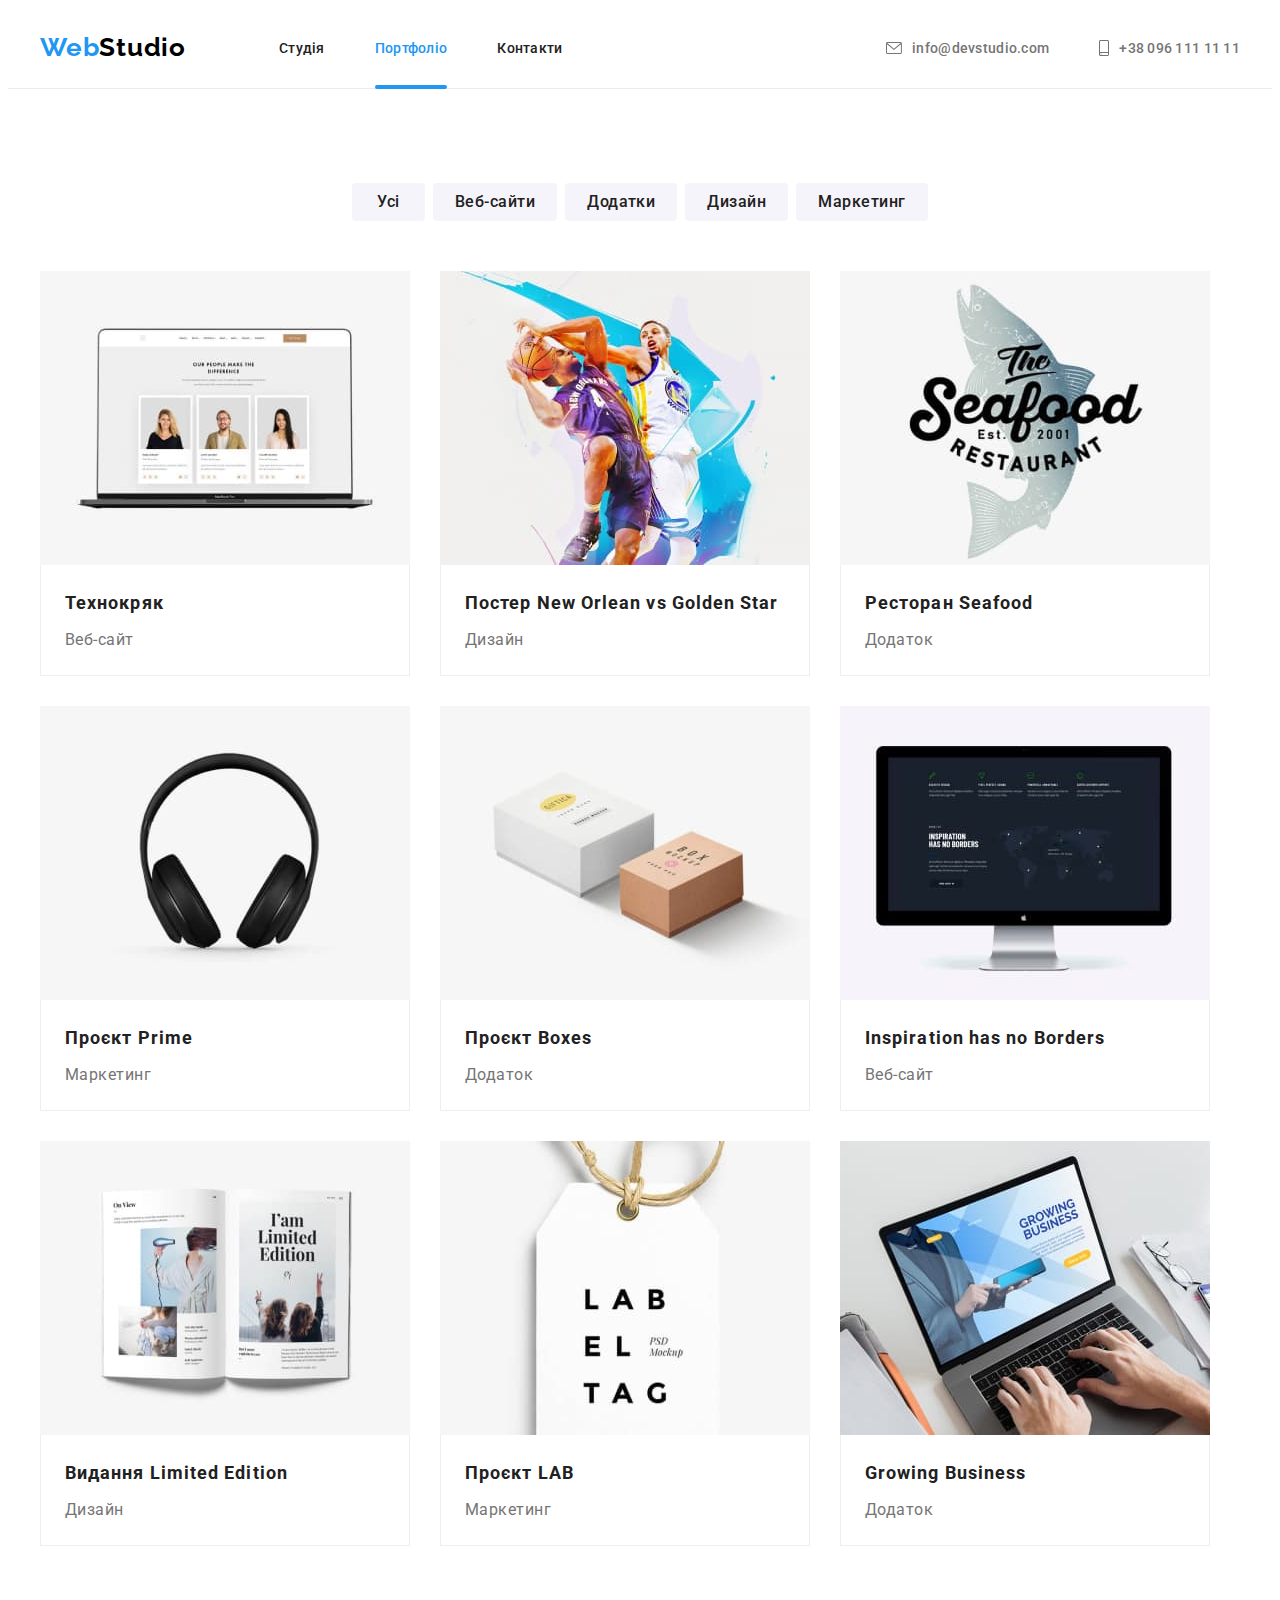
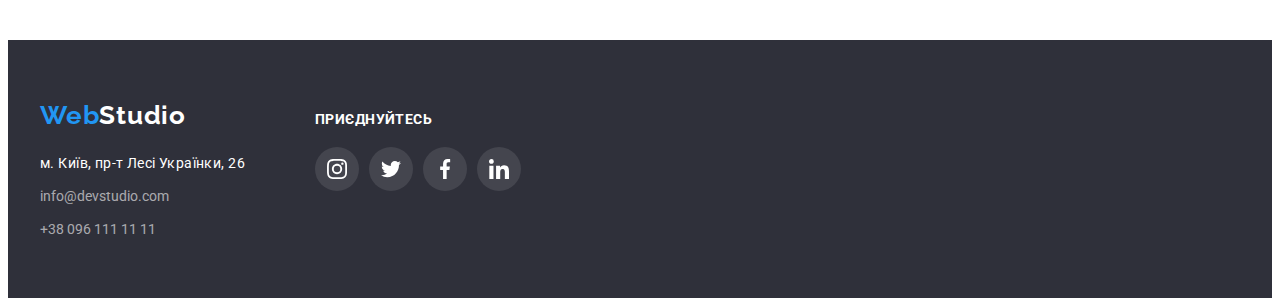
==== portfolio.html @ bfeae755 "Initial commit" ====
<!DOCTYPE html>
<html lang="en">
  <head>
    <meta charset="UTF-8" />
    <meta http-equiv="X-UA-Compatible" content="IE=edge" />
    <meta name="viewport" content="width=device-width, initial-scale=1.0" />
    <title>portfolio</title>
    <link rel="preconnect" href="https://fonts.googleapis.com" />
    <link rel="preconnect" href="https://fonts.gstatic.com" crossorigin />
    <link
      href="https://fonts.googleapis.com/css2?family=Raleway:wght@700&family=Roboto:wght@400;500;700;900&display=swap"
      rel="stylesheet"
    />
    <link
      rel="stylesheet"
      href="https://cdnjs.cloudflare.com/ajax/libs/modern-normalize/1.1.0/modern-normalize.min.css"
      integrity="sha512-wpPYUAdjBVSE4KJnH1VR1HeZfpl1ub8YT/NKx4PuQ5NmX2tKuGu6U/JRp5y+Y8XG2tV+wKQpNHVUX03MfMFn9Q=="
      crossorigin="anonymous"
      referrerpolicy="no-referrer"
    />

    <link rel="stylesheet" href="./css/styles.css" />
  </head>
  <body>
    <header class="header">
      <div class="container header-container">
        <a class="logo" href="./index.html">Web<span class="logo-half">Studio</span> </a>
        <nav class="nav">
          <ul class="list-header">
            <li class="item-header">
              <a class="link-header" href="./index.html">Студія</a>
            </li>
            <li class="item-header-main">
              <a class="current" href="./portfolio.html">Портфоліо</a>
            </li>
            <li class="item-header"><a class="link-header" href="">Контакти</a></li>
          </ul>
        </nav>
        <ul class="nav-list">
          <li class="nav-item">
            <a class="nav-link" href="mailto:info@devstudio.com">
              <svg class="icon-header" width="16" height="12">
                <use href=".//images/icons.svg#icon-envelope"></use></svg
              >info@devstudio.com</a
            >
          </li>
          <li class="nav-item">
            <a class="nav-link" href="tel:+380961111111"
              ><svg class="icon-header" width="10" height="16">
                <use href=".//images/icons.svg#icon-smartphone"></use></svg
              >+38 096 111 11 11</a
            >
          </li>
        </ul>
      </div>
    </header>
    <main>
      <!---section-button-nav-main-->
      <section class="section">
        <div class="container">
          <h1 class="visually-hidden">Головна Навігація</h1>
          <ul class="btn-list">
            <li class="btn-item">
              <button class="btn-button btn-first-button" type="button">Усі</button>
            </li>
            <li class="btn-item"><button class="btn-button" type="button">Веб-сайти</button></li>
            <li class="btn-item"><button class="btn-button" type="button">Додатки</button></li>
            <li class="btn-item"><button class="btn-button" type="button">Дизайн</button></li>
            <li class="btn-item"><button class="btn-button" type="button">Маркетинг</button></li>
          </ul>

          <!--imgs-->

          <ul class="img-section-list">
            <li class="section-list">
              <a class="card-link" href=""
                ><div class="portfolio-thumb">
                  <img
                    class="section-img"
                    src="./images/portfolio/main/section-images/img-1.jpg"
                    alt="Технокряк"
                    width="370"
                    height="300"
                  />
                  <div class="overlay">
                    <p class="text-overlay">
                      Ресурс пропонує комплексні пропозиції з різним рівнем функціоналу та сервісів.
                      Все це дозволить відвідувачу отримати вичерпні відомості про компанію чи
                      приватну особу.
                    </p>
                  </div>
                </div>
                <div class="box-img">
                  <h2 class="section-subject">Технокряк</h2>
                  <p class="section-desc">Веб-сайт</p>
                </div></a
              >
            </li>
            <li class="section-list">
              <a class="card-link" href=""
                ><div class="portfolio-thumb">
                  <img
                    class="section-img"
                    src="./images/portfolio/main/section-images/img-2.jpg"
                    alt="Постер New Orlean vs Golden Star"
                    width="370"
                    height="300"
                  />
                  <div class="overlay">
                    <p class="text-overlay">
                      Ресурс пропонує комплексні пропозиції з різним рівнем функціоналу та сервісів.
                      Все це дозволить відвідувачу отримати вичерпні відомості про компанію чи
                      приватну особу.
                    </p>
                  </div>
                </div>
                <div class="box-img">
                  <h2 class="section-subject">Постер New Orlean vs Golden Star</h2>
                  <p class="section-desc">Дизайн</p>
                </div></a
              >
            </li>
            <li class="section-list">
              <a class="card-link" href=""
                ><div class="portfolio-thumb">
                  <img
                    class="section-img"
                    src="./images/portfolio/main/section-images/img-3.jpg"
                    alt="Ресторан Seafood"
                    width="370"
                    height="300"
                  />
                  <div class="overlay">
                    <p class="text-overlay">
                      Ресурс пропонує комплексні пропозиції з різним рівнем функціоналу та сервісів.
                      Все це дозволить відвідувачу отримати вичерпні відомості про компанію чи
                      приватну особу.
                    </p>
                  </div>
                </div>
                <div class="box-img">
                  <h2 class="section-subject">Ресторан Seafood</h2>
                  <p class="section-desc">Додаток</p>
                </div></a
              >
            </li>
            <li class="section-list">
              <a class="card-link" href=""
                ><div class="portfolio-thumb">
                  <img
                    class="section-img"
                    src="./images/portfolio/main/section-images/img-4.jpg"
                    alt="Проєкт Prime"
                    width="370"
                    height="300"
                  />
                  <div class="overlay">
                    <p class="text-overlay">
                      Ресурс пропонує комплексні пропозиції з різним рівнем функціоналу та сервісів.
                      Все це дозволить відвідувачу отримати вичерпні відомості про компанію чи
                      приватну особу.
                    </p>
                  </div>
                </div>
                <div class="box-img">
                  <h2 class="section-subject">Проєкт Prime</h2>
                  <p class="section-desc">Маркетинг</p>
                </div></a
              >
            </li>
            <li class="section-list">
              <a class="card-link" href=""
                ><div class="portfolio-thumb">
                  <img
                    class="section-img"
                    src="./images/portfolio/main/section-images/img-5.jpg"
                    alt="Проєкт Boxes"
                    width="370"
                    height="300"
                  />
                  <div class="overlay">
                    <p class="text-overlay">
                      Ресурс пропонує комплексні пропозиції з різним рівнем функціоналу та сервісів.
                      Все це дозволить відвідувачу отримати вичерпні відомості про компанію чи
                      приватну особу.
                    </p>
                  </div>
                </div>
                <div class="box-img">
                  <h2 class="section-subject">Проєкт Boxes</h2>
                  <p class="section-desc">Додаток</p>
                </div></a
              >
            </li>
            <li class="section-list">
              <a class="card-link" href=""
                ><div class="portfolio-thumb">
                  <img
                    class="section-img"
                    src="./images/portfolio/main/section-images/img-6.jpg"
                    alt="Inspiration has no Borders"
                    width="370"
                    height="300"
                  />
                  <div class="overlay">
                    <p class="text-overlay">
                      Ресурс пропонує комплексні пропозиції з різним рівнем функціоналу та сервісів.
                      Все це дозволить відвідувачу отримати вичерпні відомості про компанію чи
                      приватну особу.
                    </p>
                  </div>
                </div>
                <div class="box-img">
                  <h2 class="section-subject">Inspiration has no Borders</h2>
                  <p class="section-desc">Веб-сайт</p>
                </div></a
              >
            </li>
            <li class="section-list">
              <a class="card-link" href=""
                ><div class="portfolio-thumb">
                  <img
                    class="section-img"
                    src="./images/portfolio/main/section-images/img-7.jpg"
                    alt="Видання Limited Edition"
                    width="370"
                    height="300"
                  />
                  <div class="overlay">
                    <p class="text-overlay">
                      Ресурс пропонує комплексні пропозиції з різним рівнем функціоналу та сервісів.
                      Все це дозволить відвідувачу отримати вичерпні відомості про компанію чи
                      приватну особу.
                    </p>
                  </div>
                </div>
                <div class="box-img">
                  <h2 class="section-subject">Видання Limited Edition</h2>
                  <p class="section-desc">Дизайн</p>
                </div></a
              >
            </li>
            <li class="section-list">
              <a class="card-link" href=""
                ><div class="portfolio-thumb">
                  <img
                    class="section-img"
                    src="./images/portfolio/main/section-images/img-8.jpg"
                    alt="Проєкт LAB"
                    width="370"
                    height="300"
                  />
                  <div class="overlay">
                    <p class="text-overlay">
                      Ресурс пропонує комплексні пропозиції з різним рівнем функціоналу та сервісів.
                      Все це дозволить відвідувачу отримати вичерпні відомості про компанію чи
                      приватну особу.
                    </p>
                  </div>
                </div>
                <div class="box-img">
                  <h2 class="section-subject">Проєкт LAB</h2>
                  <p class="section-desc">Маркетинг</p>
                </div></a
              >
            </li>
            <li class="section-list">
              <a class="card-link" href=""
                ><div class="portfolio-thumb">
                  <img
                    class="section-img"
                    src="./images/portfolio/main/section-images/img-9.jpg"
                    alt="Growing Business"
                    width="370"
                    height="300"
                  />
                  <div class="overlay">
                    <p class="text-overlay">
                      Ресурс пропонує комплексні пропозиції з різним рівнем функціоналу та сервісів.
                      Все це дозволить відвідувачу отримати вичерпні відомості про компанію чи
                      приватну особу.
                    </p>
                  </div>
                </div>
                <div class="box-img">
                  <h2 class="section-subject">Growing Business</h2>
                  <p class="section-desc">Додаток</p>
                </div></a
              >
            </li>
          </ul>
        </div>
      </section>
    </main>
    <!--footer-->
    <footer class="footer">
      <div class="container footer-container">
        <div>
          <a class="logo-footer" href="./index.html"
            >Web<span class="logo-half-footer">Studio</span>
          </a>
          <address class="adress">
            <ul class="adress-list">
              <li class="adress-item">
                <a
                  class="address-map"
                  href="https://goo.gl/maps/4gL3Jrbb5bLPBRH38"
                  target="_blank"
                  rel="noopener noreferer nofollow"
                  >м. Київ, пр-т Лесі Українки, 26</a
                >
              </li>

              <li class="adress-item">
                <a class="address-link address-mail" href="mailto:info@devstudio.com"
                  >info@devstudio.com</a
                >
              </li>
              <li class="adress-item">
                <a class="address-link" href="tel:+380961111111">+38 096 111 11 11</a>
              </li>
            </ul>
          </address>
        </div>
        <div>
          <h3 class="social-tittle">Приєднуйтесь</h3>
          <ul class="footer-list-social">
            <li class="social-icon-footer">
              <a class="link-social-footer" href=""
                ><svg class="icon-footer" width="20" height="20">
                  <use href="./images/icons.svg#icon-instagram"></use></svg
              ></a>
            </li>
            <li class="social-icon-footer">
              <a class="link-social-footer" href=""
                ><svg class="icon-footer" width="20" height="20">
                  <use href="./images/icons.svg#icon-twitter"></use></svg
              ></a>
            </li>
            <li class="social-icon-footer">
              <a class="link-social-footer" href="">
                <svg class="icon-footer" width="20" height="20">
                  <use href="./images/icons.svg#icon-facebook"></use></svg
              ></a>
            </li>
            <li class="social-icon-footer">
              <a class="link-social-footer" href=""
                ><svg class="icon-footer" width="20" height="20">
                  <use href="./images/icons.svg#icon-linkedin"></use></svg
              ></a>
            </li>
          </ul>
        </div>
      </div>
    </footer>
  </body>
</html>
---- css/styles.css ----
:root {
  /*color*/
  --brand-color: #2f303a;
  --focus-hover-color: #2196f3;
  --article-color: #757575;
  --titlle-color: #212121;
  --active-color: #ffffff;
  --img-color: #eeeeee;
  --button-bg: #188ce8;
  --link-color: #ffffff99;
  --btn-background: #f5f4fa;
  --border-color: #ececec;
  --icon-social-color: #afb1b8;
  --background-icon-footer: #ffffff1a;
  --btn-border-color: #0000001a;
  --background-modal: #00000033;
  /*shadow*/
  --button-shadow: 0px 3px 1px rgba(0, 0, 0, 0.1), 0px 1px 2px rgba(0, 0, 0, 0.08),
    0px 2px 2px rgba(0, 0, 0, 0.12);
  --photo-shadow: 0px 1px 3px rgba(0, 0, 0, 0.12), 0px 1px 1px rgba(0, 0, 0, 0.14),
    0px 2px 1px rgba(0, 0, 0, 0.2);
}

/*reset*/
h1,
h2,
h3,
h4,
h5,
h6,
p {
  margin: 0;
}
ul {
  margin: 0;
  padding: 0;
  list-style: none;
}
a {
  text-decoration: none;
}
.container {
  width: 1200px;
  padding-left: 15px;
  padding-right: 15px;
  margin-left: auto;
  margin-right: auto;
}

img {
  display: block;
  max-width: 100%;
  height: auto;
}

body {
  font-family: 'roboto', 'Raleway';
  background-color: var(--active-color);
  color: var(--titlle-color);
}
/*header */
.header {
  border-bottom: 1px solid var(--border-color);
}
.header-container {
  display: flex;
  align-items: center;
}

.logo {
  font-weight: 700;
  font-size: 26px;
  letter-spacing: 0.03em;
  color: var(--focus-hover-color);
  line-height: calc(31 / 26);
  text-decoration: none;
  margin-right: 93px;
  padding-top: 24px;
  padding-bottom: 25px;
  display: block;
  font-family: 'Raleway';
}
.logo-half {
  color: #000000;
}
.logo:focus {
  background-color: var(--active-color);
  color: var(--focus-hover-color);
}
.logo-half:focus {
  background-color: var(--active-color);
}
.nav {
  margin-right: auto;
}

.list-header {
  list-style: none;
  font-weight: 500;
  font-size: 14px;
  line-height: calc(16 / 14);
  letter-spacing: 0.02em;
  display: flex;
  gap: 50px;
}
.item-header:hover {
  color: var(--focus-hover-color);
}
.item-header:focus {
  color: var(--focus-hover-color);
  background-color: var(--active-color);
}

.link-header {
  text-decoration: none;
  color: #212121;
  padding-top: 32px;
  padding-bottom: 32px;
  display: block;
  transition: color 250ms cubic-bezier(0.4, 0, 0.2, 1);
}
.link-header:hover {
  color: var(--focus-hover-color);
}
.link-header:focus {
  color: var(--focus-hover-color);
  background-color: var(--active-color);
}
/*current*/
.current {
  text-decoration: none;
  color: var(--focus-hover-color);
  padding-top: 32px;
  padding-bottom: 32px;
  display: block;
}

.current:focus {
  color: var(--focus-hover-color);
  background-color: var(--active-color);
}
.item-header-main {
  position: relative;
}

.current::after {
  content: '';
  display: inline-block;
  width: 100%;
  height: 4px;
  background-color: var(--focus-hover-color);
  position: absolute;
  left: 0px;
  border-radius: 2px;
  bottom: -1.5%;
}

.nav-list {
  list-style: none;
  display: flex;
  gap: 50px;
  align-items: center;
}
.nav-link {
  text-decoration: none;
  color: var(--article-color);
  font-weight: 500;
  font-size: 14px;
  line-height: calc(16 / 14);
  letter-spacing: 0.02em;
  padding-top: 32px;
  padding-bottom: 32px;
  display: flex;
  gap: 10px;
  align-items: center;
  transition: color 250ms cubic-bezier(0.4, 0, 0.2, 1);
}

.nav-link:hover,
.nav-link:focus {
  color: var(--focus-hover-color);
  fill: var(--focus-hover-color);
  background-color: var(--active-color);
}
.icon-header {
  fill: currentColor;
}

/*section 1*/
.hero {
  background-color: var(--brand-color);
  padding-top: 200px;
  padding-bottom: 200px;
  background-image: linear-gradient(to right, #2f303a66, #2f303a66),
    url(../images/main/section-under-header/Img.jpg);
  background-position: center;
  background-repeat: no-repeat;
  background-size: cover;
  max-width: 1600px;
  margin-left: auto;
  margin-right: auto;
}

.hero-tittle {
  color: var(--active-color);
  font-weight: 900;
  font-size: 44px;
  line-height: calc(60 / 44);
  width: 696px;
  text-align: center;
  letter-spacing: 0.06em;
  text-transform: uppercase;
  margin-bottom: 30px;
  margin-left: auto;
  margin-right: auto;
}
.hero-button {
  background-color: var(--focus-hover-color);
  color: var(--active-color);
  font-size: 16px;
  font-weight: 700;
  box-shadow: 0px 4px 4px rgba(0, 0, 0, 0.15);
  border-radius: 4px;
  line-height: calc(30 / 16);
  padding: 10px 32px;
  display: block;
  margin-left: auto;
  margin-right: auto;
  border: 0px;
  transition: color 250ms cubic-bezier(0.4, 0, 0.2, 1),
    background-color 250ms cubic-bezier(0.4, 0, 0.2, 1);
}
/*modal-window*/
.backdrop {
  position: fixed;
  top: 0;
  left: 0;
  width: 100%;
  height: 1024px;
  background-color: var(--background-modal);
  z-index: 1000;
  transition: opacity 450ms linear, visibility 450ms linear, transform 450ms linear;
  visibility: visible;

  opacity: 1;
}
.backdrop.is-hidden {
  opacity: 0;
  pointer-events: none;
  visibility: hidden;
}
.modal {
  position: fixed;
  height: 581px;
  width: 528px;
  background-color: var(--active-color);
  border-radius: 4px;
  box-shadow: 0px 1px 3px rgba(0, 0, 0, 0.12), 0px 1px 1px rgba(0, 0, 0, 0.14),
    0px 2px 1px rgba(0, 0, 0, 0.2);
  left: 50%;
  top: 50%;
  transform: translate(-50%, -50%);
}
.modal-btn {
  position: absolute;
  top: 8px;
  right: 8px;
  border-radius: 50%;
  border: 1px solid rgba(0, 0, 0, 0.1);

  width: 30px;
  height: 30px;
  padding: 6px 6px;
  display: flex;
  align-items: center;
  justify-content: center;
  cursor: pointer;
}

.hero-button:hover {
  background-color: var(--button-bg);
  cursor: pointer;
}
.hero-button:focus {
  background-color: var(--button-bg);
}
.hero-button:active {
  color: var(--active-color);
  background-color: var(--button-bg);
}

/*list x4*/
.section {
  padding: 94px 0;
}

.main-list {
  font-weight: 700;
  font-size: 14px;
  line-height: calc(16 / 14);
  letter-spacing: 0.03em;
  display: flex;
  gap: 30px;
}
.box-logo {
  height: 120px;
  background-color: var(--btn-background);
  display: flex;
  justify-content: center;
  align-items: center;
  border-radius: 4px;
  margin-bottom: 30px;
}
.main-sub {
  font-weight: 700;
  font-size: 14px;
  line-height: calc(16 / 14);
  letter-spacing: 0.03em;
  text-transform: uppercase;
  color: var(--titlle-color);
  margin-bottom: 10px;
}

.main-article {
  font-weight: 400;
  font-size: 14px;
  line-height: calc(24 / 14);
  letter-spacing: 0.03em;
  color: var(--article-color);
}

/*section 2 images 3x*/
.img-section {
  padding-top: 0;
  padding-bottom: 94px;
}
.cont-tittle {
  font-weight: 700;
  font-size: 36px;
  line-height: calc(42 / 36);
  text-align: center;
  letter-spacing: 0.03em;
  color: var(--titlle-color);
  margin-bottom: 50px;
}
.cont-list {
  display: flex;
  gap: 30px;
}
.cont-item {
  position: relative;
}
.text-work {
  font-family: 'Roboto';
  font-weight: 700;
  font-size: 14px;
  line-height: 16px;
  text-align: center;
  letter-spacing: 0.03em;
  text-transform: uppercase;
  color: var(--active-color);
  position: absolute;
  left: 0;
  bottom: 0;
  display: flex;
  align-items: center;
  justify-content: center;
  width: 100%;
  height: 70px;
  background-color: #2f303acc;
}
/*out team section 3*/
.team-section {
  background-color: var(--btn-background);
}

.team-tittle {
  font-weight: 700;
  font-size: 36px;
  text-align: center;
  letter-spacing: 0.03em;
  color: var(--titlle-color);
  line-height: calc(42 / 36);
  margin-bottom: 50px;
}
.team-list {
  display: flex;
  gap: 30px;
}
.team-item {
  box-shadow: var(--photo-shadow);
  border-radius: 0px 0px 4px 4px;
}
.team-sub {
  font-weight: 500;
  font-size: 16px;
  line-height: calc(19 / 16);
  text-align: center;
  letter-spacing: 0.03em;
  margin-bottom: 10px;
}

.card-photo {
  padding-bottom: 30px;
  padding-top: 30px;
  background-color: var(--active-color);
}

.team-article {
  color: var(--article-color);
  font-weight: 400;
  font-size: 16px;
  line-height: calc(19 / 16);
  text-align: center;
  letter-spacing: 0.03em;
  margin-bottom: 16px;
}

.socials {
  display: flex;
  gap: 10px;
  align-items: center;
  justify-content: center;
}
.social {
  width: 44px;
  height: 44px;
  display: flex;
  justify-content: center;
  align-items: center;
  fill: var(--icon-social-color);
  background-color: var(--active-color);
  border-radius: 50px;
  transition: fill 250ms cubic-bezier(0.4, 0, 0.2, 1),
    background-color 250ms cubic-bezier(0.4, 0, 0.2, 1);
}
.social:hover,
.social:focus {
  background-color: var(--focus-hover-color);
  fill: var(--active-color);
}

/*Our clients*/

.list-clients {
  display: flex;

  gap: 30px;
}

.item-clients {
  width: 170px;
  height: 92px;
}
.clients-link {
  fill: var(--icon-social-color);
  width: 100%;
  height: 100%;
  display: flex;
  align-items: center;
  justify-content: center;
  transition: fill 250ms cubic-bezier(0.4, 0, 0.2, 1),
    border-color 250ms cubic-bezier(0.4, 0, 0.2, 1);
}

.clients-link:hover,
.clients-link:focus {
  fill: var(--focus-hover-color);
  color: var(--focus-hover-color);
  border-color: var(--focus-hover-color);
  background-color: var(--active-color);
}

.clients-link {
  border: 1px solid var(--icon-social-color);
  border-radius: 4px;
}

/*footer*/
.footer {
  background-color: var(--brand-color);
  padding-top: 60px;
  padding-bottom: 57px;
}
.logo-footer {
  font-weight: 700;
  font-size: 26px;
  letter-spacing: 0.03em;
  color: var(--focus-hover-color);
  line-height: calc(31 / 26);
  text-decoration: none;
  display: block;
  margin-bottom: 20px;
  font-family: 'Raleway';
}
.logo-half-footer {
  color: var(--active-color);
}
.logo-footer:focus {
  background-color: var(--brand-color);
  color: var(--focus-hover-color);
}
.adress-list {
  font-style: normal;
}
.adress-item:not(:last-child) {
  margin-bottom: 9px;
}

.address-map {
  font-size: 14px;
  letter-spacing: 0.03em;
  color: var(--active-color);
  line-height: calc(24 / 14);
  text-decoration: none;
  transition: color 250ms cubic-bezier(0.4, 0, 0.2, 1);
}

.address-map:hover {
  color: var(--focus-hover-color);
}
.address-map:focus {
  color: var(--focus-hover-color);
  background-color: var(--brand-color);
}

.address-link {
  font-size: 14px;
  line-height: calc(24 / 14);
  color: var(--link-color);
  text-decoration: none;
  transition: color 250ms cubic-bezier(0.4, 0, 0.2, 1);
}
.address-link:hover {
  color: var(--focus-hover-color);
}
.address-link:focus {
  color: var(--focus-hover-color);
  background-color: var(--brand-color);
}
/*social-footer*/
.footer-container {
  display: flex;
  align-items: baseline;
  gap: 70px;
}
.footer-list-social {
  display: flex;
  gap: 10px;
}
.social-tittle {
  font-style: normal;
  font-weight: 700;
  font-size: 14px;
  line-height: calc(16 / 14);
  letter-spacing: 0.03em;
  text-transform: uppercase;
  color: var(--active-color);
  margin-bottom: 20px;
}
.link-social-footer {
  width: 44px;
  height: 44px;
  display: flex;
  justify-content: center;
  align-items: center;
  fill: var(--icon-social-color);
  background-color: var(--background-icon-footer);
  border-radius: 50px;
  transition: fill 250ms cubic-bezier(0.4, 0, 0.2, 1),
    background-color 250ms cubic-bezier(0.4, 0, 0.2, 1);
}

.icon-footer {
  fill: var(--active-color);
}
.link-social-footer:hover,
.link-social-footer:focus {
  fill: currentColor;
  background-color: var(--focus-hover-color);
}

/*pages 2 porfolio*/

.visually-hidden {
  position: absolute;
  width: 1px;
  height: 1px;
  margin: -1px;
  border: 0;
  padding: 0;
  white-space: nowrap;
  clip-path: inset(100%);
  clip: rect(0 0 0 0);
  overflow: hidden;
}

.btn-list {
  margin-bottom: 50px;
  display: flex;
  justify-content: center;
  gap: 8px;
}

.btn-list {
  font-weight: 500;
  font-size: 16px;
  line-height: calc(26 / 16);
  letter-spacing: 0.03em;
  color: var(--titlle-color);
}

.btn-button {
  background-color: var(--btn-background);
  color: var(--titlle-color);
  font-weight: 500;
  font-size: 16px;
  line-height: calc(26 / 16);
  letter-spacing: 0.03em;
  text-align: center;
  font-family: 'Roboto';
  border: none;
  border-radius: 4px;
  padding: 6px 22px;
  transition: color 250ms cubic-bezier(0.4, 0, 0.2, 1),
    background-color 250ms cubic-bezier(0.4, 0, 0.2, 1),
    box-shadow 250ms cubic-bezier(0.4, 0, 0.2, 1);
}
.btn-first-button {
  padding: 6px 25px;
}

.btn-button:hover,
.btn-button:focus {
  background-color: var(--focus-hover-color);
  color: var(--active-color);
  cursor: pointer;
  border: none;
  box-shadow: var(--button-shadow);
}
.btn-button:active {
  color: var(--active-color);
  background-color: var(--button-bg);
}

/*section-images*/

.img-section-list {
  display: flex;
  flex-wrap: wrap;
  gap: 30px;
}
.card-link {
  display: block;
  transition: box-shadow 250ms cubic-bezier(0.4, 0, 0.2, 1);
}
.card-link:hover,
.card-link:focus {
  box-shadow: 0px 1px 1px rgba(0, 0, 0, 0.12), 0px 4px 4px rgba(0, 0, 0, 0.06),
    1px 4px 6px rgba(0, 0, 0, 0.16);
}

.box-img {
  border-bottom: 1px solid var(--img-color);
  border-left: 1px solid var(--img-color);
  border-right: 1px solid var(--img-color);
  padding: 20px 24px;
}

/*Overlay-card*/
.portfolio-thumb {
  position: relative;
  overflow: hidden;
}

.overlay {
  position: absolute;
  top: 0;
  left: 0;
  transform: translateY(100%);
  width: 100%;
  height: 100%;
  display: flex;
  align-items: center;
  justify-content: center;
  padding: 20px;
  background-color: rgba(33, 150, 243, 0.9);
  transition: transform 250ms cubic-bezier(0.4, 0, 0.2, 1);
}
.card-link:hover .overlay {
  transform: translateY(0);
}
.card-link:focus .overlay {
  transform: translateY(0);
}
.text-overlay {
  font-weight: 400;
  font-size: 18px;
  line-height: calc(28 / 18);
  letter-spacing: 0.03em;
  color: var(--active-color);
  width: 322px;
}

.section-img {
  background-color: var(--img-color);
}
.section-subject {
  font-style: normal;
  font-weight: 700;
  font-size: 18px;
  line-height: calc(36 / 18);
  letter-spacing: 0.06em;
  color: var(--titlle-color);
  font-family: 'Roboto';
  margin-bottom: 4px;
}
.section-desc {
  font-size: 16px;
  line-height: calc(30 / 16);
  letter-spacing: 0.03em;
  color: var(--article-color);
}
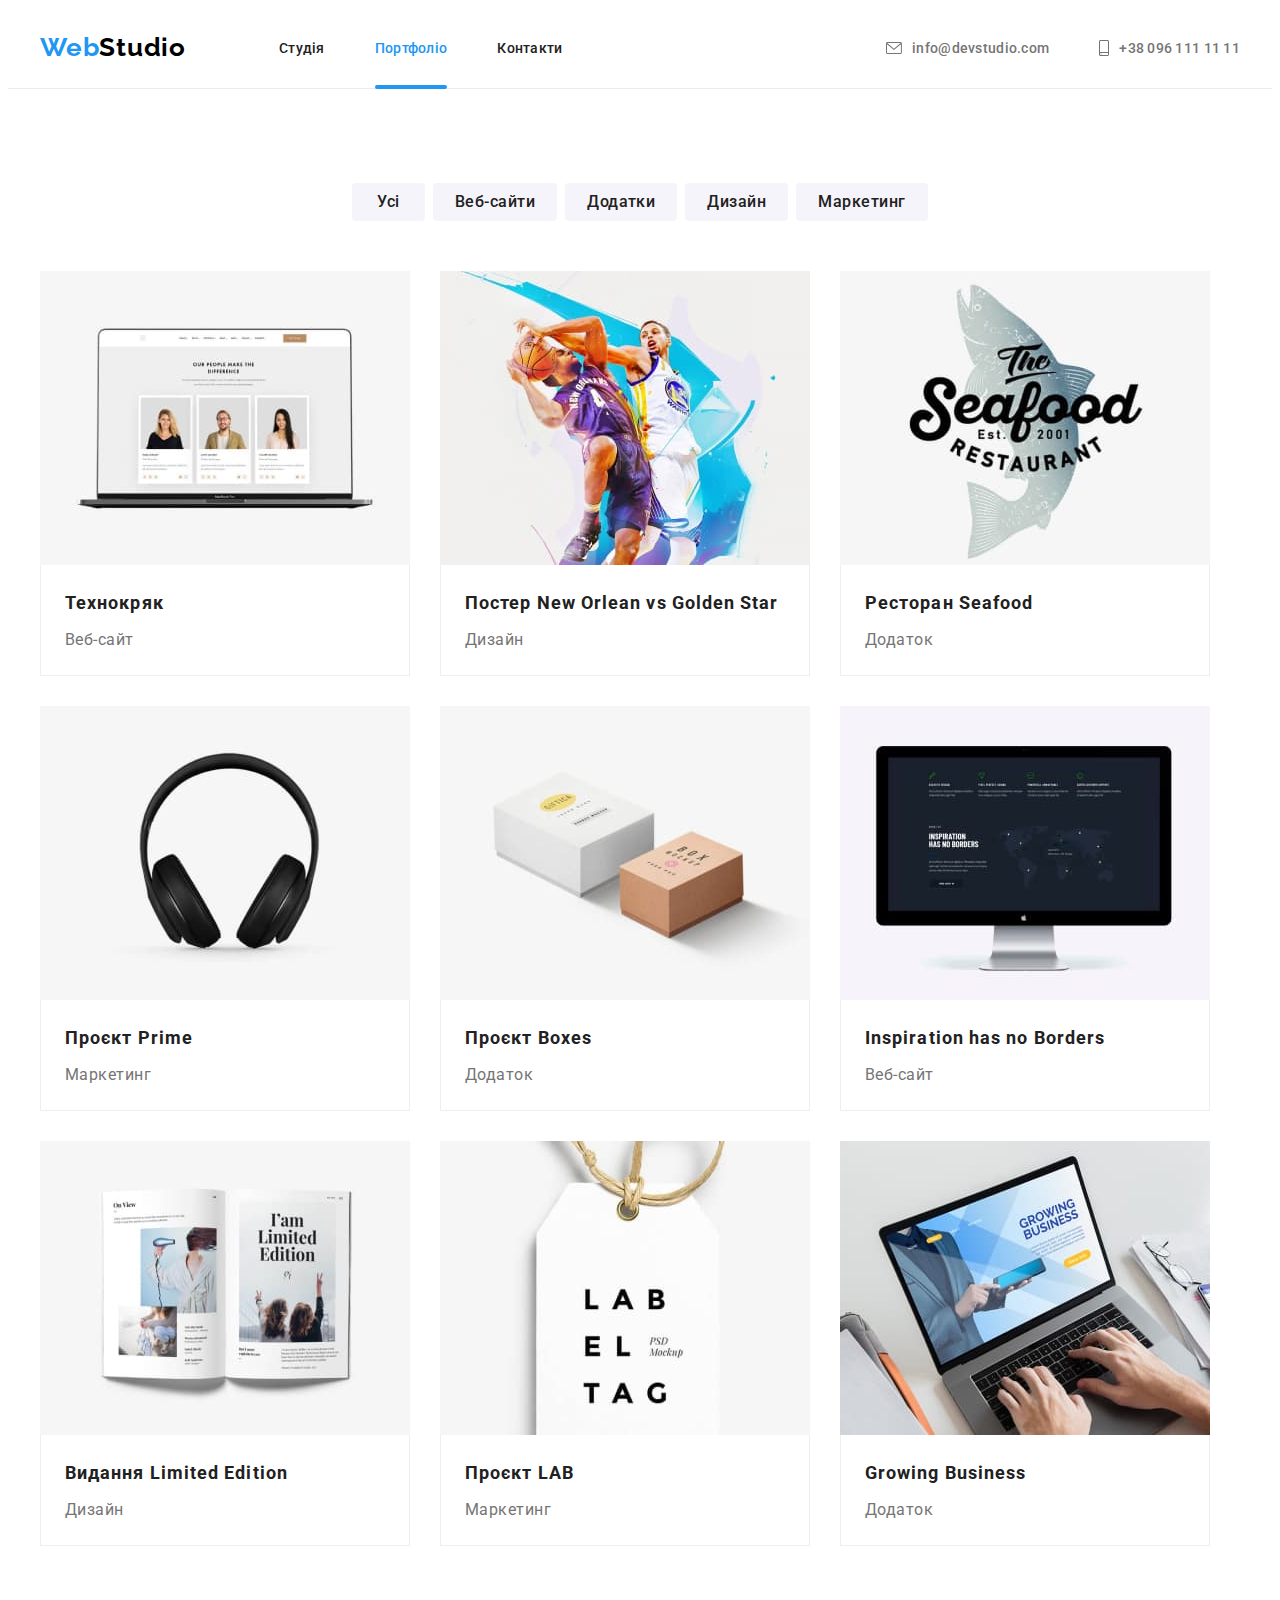
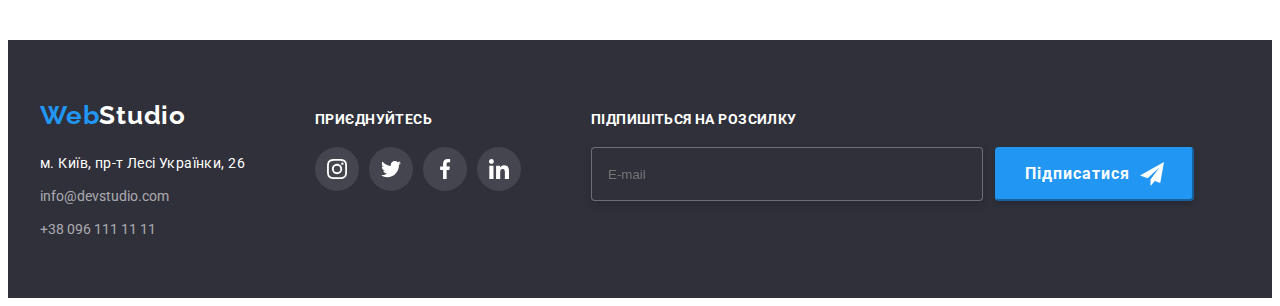
==== commit 7f6aa186: "final" ====
--- a/portfolio.html
+++ b/portfolio.html
@@ -351,6 +351,21 @@
             </li>
           </ul>
         </div>
+        <div class="footer-telegram">
+          <h3 class="tittle-footer-social">Підпишіться на розсилку</h3>
+          <div class="form-container">
+            <label class="telegram-label">
+              <input class="telegram-form" type="text" name="subscrube" placeholder="E-mail" />
+            </label>
+
+            <button class="social-btn" type="button">
+              <span class="subscribe-article">Підписатися</span>
+              <svg class="icon-footer" width="24" height="24">
+                <use href="./images/icons.svg#telegram-icon"></use>
+              </svg>
+            </button>
+          </div>
+        </div>
       </div>
     </footer>
   </body>
--- a/css/styles.css
+++ b/css/styles.css
@@ -58,6 +58,9 @@
   background-color: var(--active-color);
   color: var(--titlle-color);
 }
+label {
+  display: block;
+}
 /*header */
 .header {
   border-bottom: 1px solid var(--border-color);
@@ -260,6 +263,9 @@
   left: 50%;
   top: 50%;
   transform: translate(-50%, -50%);
+  padding-left: 40px;
+  padding-right: 40px;
+  padding-top: 40px;
 }
 .modal-btn {
   position: absolute;
@@ -267,6 +273,7 @@
   right: 8px;
   border-radius: 50%;
   border: 1px solid rgba(0, 0, 0, 0.1);
+  background-color: var(--active-color);
 
   width: 30px;
   height: 30px;
@@ -275,8 +282,167 @@
   align-items: center;
   justify-content: center;
   cursor: pointer;
-}
-
+  transition: fill 250ms cubic-bezier(0.4, 0, 0.2, 1);
+}
+.modal-btn:hover {
+  fill: var(--focus-hover-color);
+}
+/*modal-content*/
+.modal-tittle {
+  font-family: 'Roboto';
+  font-weight: 700;
+  font-size: 20px;
+  line-height: calc(23 / 20);
+  text-align: center;
+  letter-spacing: 0.03em;
+  display: block;
+  color: var(--titlle-color);
+}
+.register-form-field {
+  margin-bottom: 10px;
+}
+.register-form-group {
+  margin-top: 12px;
+}
+
+.name-form {
+  font-family: 'Roboto';
+  font-style: normal;
+  font-weight: 400;
+  font-size: 12px;
+  line-height: calc(14 / 12);
+  letter-spacing: 0.01em;
+  color: var(--article-color);
+  display: block;
+  margin-bottom: 4px;
+}
+.form-label {
+  width: 100%;
+  height: 40px;
+  border-radius: 4px;
+  border-color: #21212133;
+  padding-left: 30px;
+  padding-right: 30px;
+  outline: transparent;
+  transition: border-color 250ms cubic-bezier(0.4, 0, 0.2, 1);
+}
+.coment-area {
+  width: 100%;
+  height: 120px;
+  border-radius: 4px;
+  border-color: #21212133;
+  padding: 12px 16px;
+  outline: transparent;
+  transition: border-color 250ms cubic-bezier(0.4, 0, 0.2, 1);
+  resize: none;
+}
+
+.coment-area:hover {
+  border-color: var(--focus-hover-color);
+}
+.coment-area:focus {
+  border-color: var(--focus-hover-color);
+}
+.form-label:hover {
+  border-color: var(--focus-hover-color);
+}
+.form-label:focus {
+  border-color: var(--focus-hover-color);
+}
+.form-label:focus + .register-form-icon {
+  fill: var(--focus-hover-color);
+}
+.form-label:hover + .register-form-icon {
+  fill: var(--focus-hover-color);
+}
+.register-form-icon {
+  position: absolute;
+  left: 12px;
+  bottom: 11px;
+  transition: fill 250ms cubic-bezier(0.4, 0, 0.2, 1);
+}
+.register-form-field {
+  position: relative;
+}
+.coment-label {
+  margin-bottom: 20px;
+}
+.contract {
+  font-family: 'Roboto';
+  font-style: normal;
+  font-weight: 400;
+  font-size: 14px;
+  line-height: calc(24 / 14);
+  letter-spacing: 0.03em;
+  color: var(--article-color);
+  user-select: none;
+}
+
+.contract-link {
+  text-decoration-line: underline;
+  font-family: 'Roboto';
+  font-weight: 400;
+  font-size: 14px;
+  line-height: calc(24 / 14);
+
+  color: var(--focus-hover-color);
+}
+
+.checkbox-label {
+  margin-bottom: 30px;
+  display: flex;
+  align-items: center;
+  justify-content: center;
+  gap: 7px;
+}
+.icon-check{fill: #212121;
+transition: fill 500ms cubic-bezier(0.4, 0, 0.2, 1);}
+.icon-check:hover {
+  fill: var(--focus-hover-color);
+  cursor: pointer;
+}
+
+.input-check:checked + .icon-check .icon-checked {
+  opacity: 1;
+}
+.input-check:checked + .icon-check .icon-unchecked {
+  opacity: 0;
+}
+
+.icon-checked {
+  opacity: 0;
+  transition:  opacity 500ms cubic-bezier(0.4, 0, 0.2, 1);
+}
+
+.icon-unchecked {
+  opacity: 1;
+}
+
+.send-botton {
+  display: block;
+  margin: 0 auto;
+  background-color: var(--focus-hover-color);
+  padding: 10px 52px;
+  color: var(--active-color);
+  border-color: var(--focus-hover-color);
+  font-family: 'Roboto';
+  font-style: normal;
+  font-weight: 700;
+  font-size: 16px;
+  line-height: calc(30 / 16);
+  text-align: center;
+  letter-spacing: 0.06em;
+  border-radius: 4px;
+  cursor: pointer;
+  box-shadow: var(--button-shadow);
+  transition: color 250ms cubic-bezier(0.4, 0, 0.2, 1),
+    background-color 250ms cubic-bezier(0.4, 0, 0.2, 1);
+}
+.send-botton:hover {
+  background-color: var(--button-bg);
+}
+
+/*end*/
 .hero-button:hover {
   background-color: var(--button-bg);
   cursor: pointer;
@@ -571,13 +737,85 @@
     background-color 250ms cubic-bezier(0.4, 0, 0.2, 1);
 }
 
-.icon-footer {
-  fill: var(--active-color);
-}
 .link-social-footer:hover,
 .link-social-footer:focus {
   fill: currentColor;
   background-color: var(--focus-hover-color);
+}
+
+/*social-sub-footer*/
+
+.form-container {
+  display: flex;
+}
+.tittle-footer-social {
+  font-family: 'Roboto';
+  font-weight: 700;
+  font-size: 14px;
+  line-height: calc(16 / 14);
+  letter-spacing: 0.03em;
+  text-transform: uppercase;
+
+  color: var(--active-color);
+  margin-bottom: 20px;
+}
+.telegram-form {
+  border: 1px solid rgba(255, 255, 255, 0.3);
+  filter: drop-shadow(0px 4px 4px rgba(0, 0, 0, 0.15));
+  border-radius: 4px;
+  background-color: var(--brand-color);
+  width: 358px;
+  height: 50px;
+  border-color: #ffffff4d;
+  padding-left: 16px;
+  padding-right: 16px;
+  color: var(--active-color);
+  outline: transparent;
+  transition: border-color 250ms cubic-bezier(0.4, 0, 0.2, 1);
+}
+.telegram-form:hover {
+  border-color: var(--focus-hover-color);
+}
+.telegram-form:focus {
+  border-color: var(--focus-hover-color);
+}
+
+.social-btn {
+  display: flex;
+  align-items: center;
+  text-align: center;
+  color: var(--active-color);
+  background-color: var(--focus-hover-color);
+  border-radius: 4px;
+  box-shadow: 0px 4px 4px rgba(0, 0, 0, 0.15);
+  border-color: var(--focus-hover-color);
+  gap: 10px;
+  padding-left: 28px;
+  padding-right: 28px;
+  cursor: pointer;
+  transition: color 250ms cubic-bezier(0.4, 0, 0.2, 1),
+    background-color 250ms cubic-bezier(0.4, 0, 0.2, 1);
+}
+.social-btn:focus {
+  background-color: var(--button-bg);
+}
+.social-btn:hover {
+  background-color: var(--button-bg);
+}
+.subscribe-article {
+  font-family: 'Roboto';
+
+  font-weight: 700;
+  font-size: 16px;
+  line-height: calc(30 / 16);
+  letter-spacing: 0.06em;
+  color: var(--active-color);
+}
+.icon-footer {
+  fill: var(--active-color);
+}
+.telegram-label {
+  margin-right: 12px;
 }
 
 /*pages 2 porfolio*/
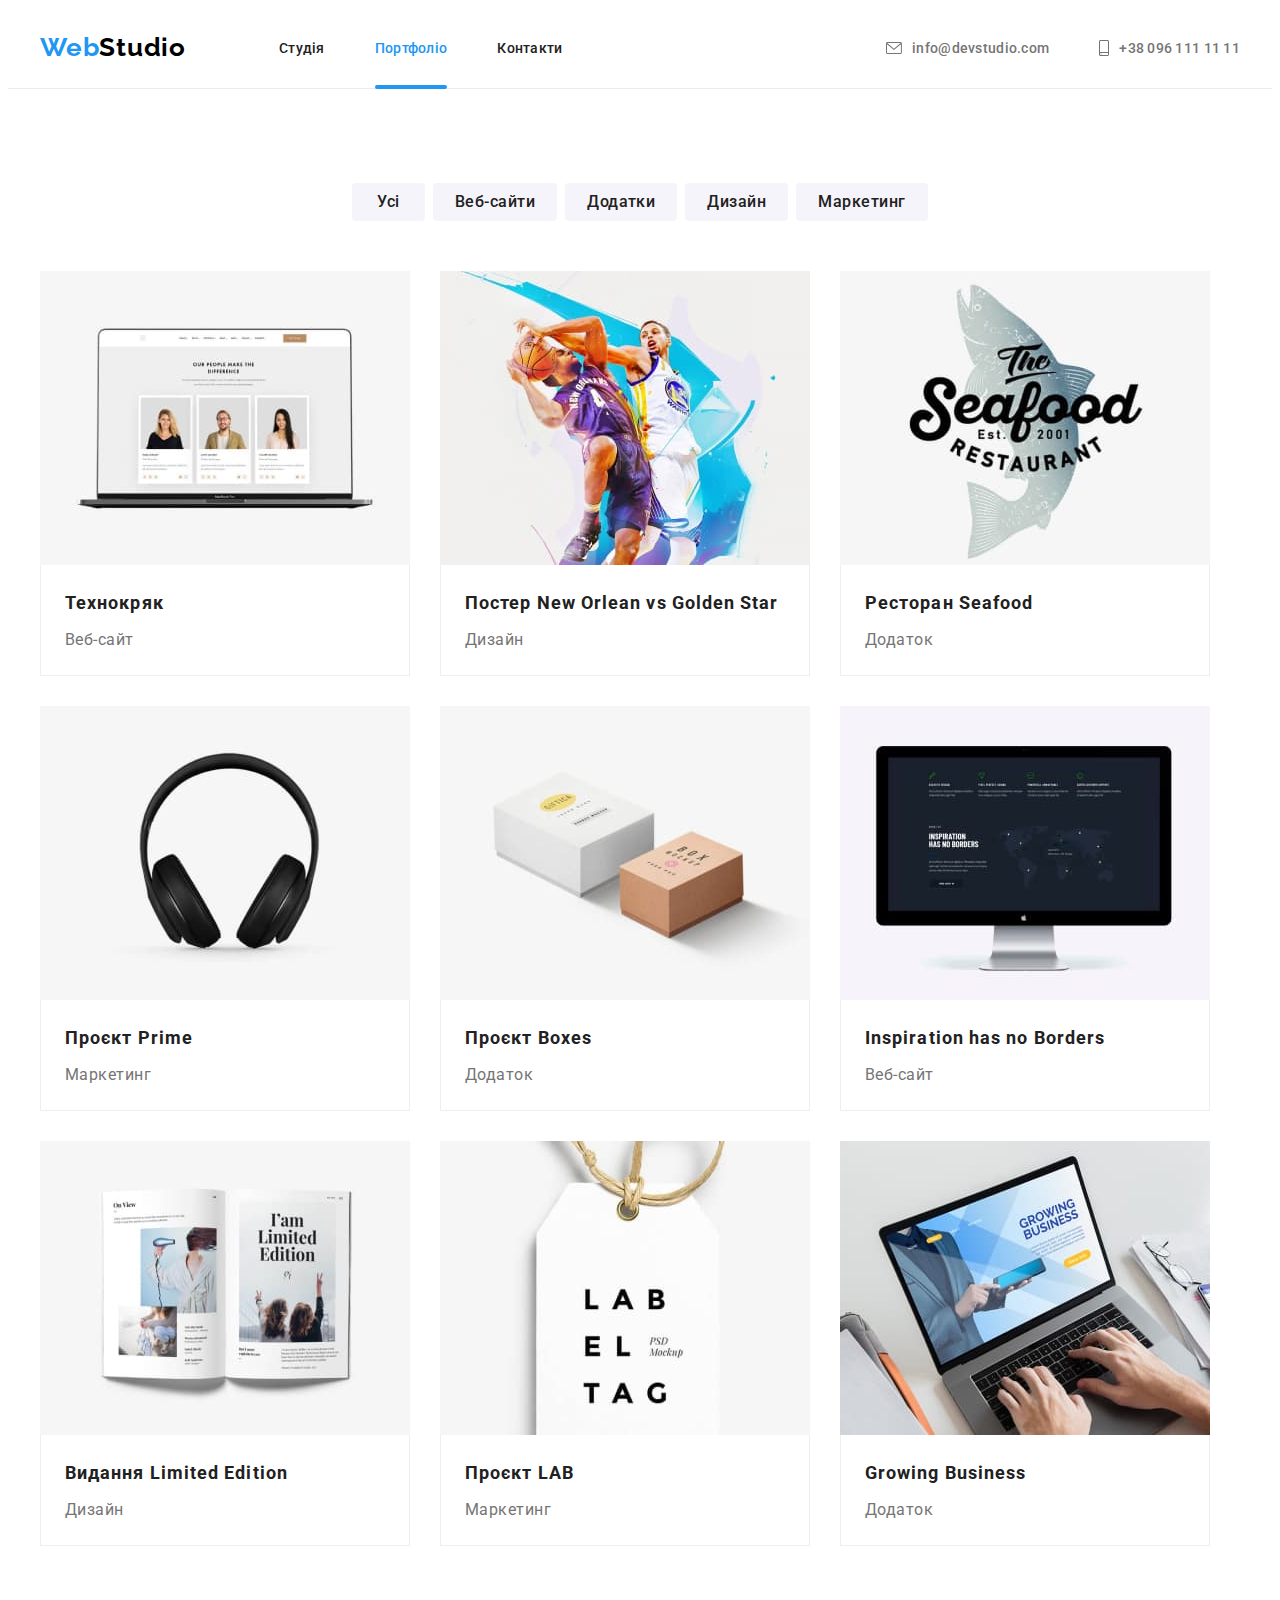
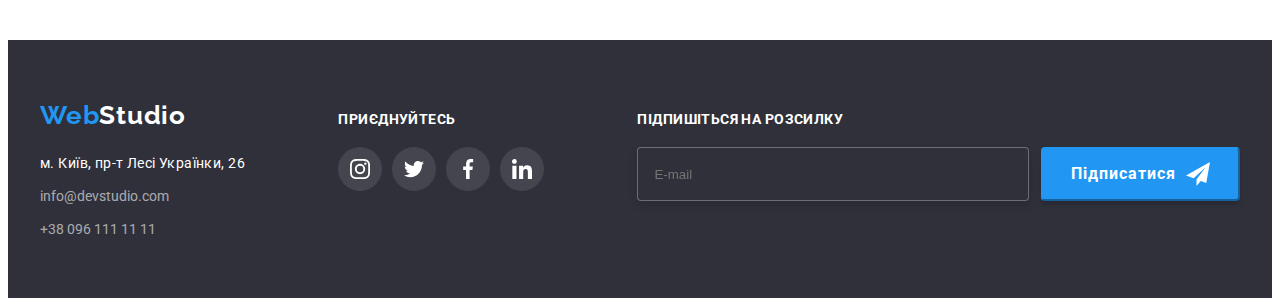
==== commit 5352af0e: "eee" ====
--- a/portfolio.html
+++ b/portfolio.html
@@ -295,7 +295,7 @@
     <!--footer-->
     <footer class="footer">
       <div class="container footer-container">
-        <div>
+        <div class="container-logo-footer">
           <a class="logo-footer" href="./index.html"
             >Web<span class="logo-half-footer">Studio</span>
           </a>
@@ -322,7 +322,7 @@
             </ul>
           </address>
         </div>
-        <div>
+        <div class="container-social-footer">
           <h3 class="social-tittle">Приєднуйтесь</h3>
           <ul class="footer-list-social">
             <li class="social-icon-footer">
@@ -351,8 +351,8 @@
             </li>
           </ul>
         </div>
-        <div class="footer-telegram">
-          <h3 class="tittle-footer-social">Підпишіться на розсилку</h3>
+        <form class="footer-telegram">
+          <strong class="tittle-footer-social">Підпишіться на розсилку</strong>
           <div class="form-container">
             <label class="telegram-label">
               <input class="telegram-form" type="text" name="subscrube" placeholder="E-mail" />
@@ -365,7 +365,7 @@
               </svg>
             </button>
           </div>
-        </div>
+        </form>
       </div>
     </footer>
   </body>
--- a/css/styles.css
+++ b/css/styles.css
@@ -263,9 +263,7 @@
   left: 50%;
   top: 50%;
   transform: translate(-50%, -50%);
-  padding-left: 40px;
-  padding-right: 40px;
-  padding-top: 40px;
+  padding: 40px;
 }
 .modal-btn {
   position: absolute;
@@ -303,6 +301,7 @@
 }
 .register-form-group {
   margin-top: 12px;
+  margin-bottom: 20px;
 }
 
 .name-form {
@@ -319,11 +318,10 @@
 .form-label {
   width: 100%;
   height: 40px;
+  border: 1px solid rgba(33, 33, 33, 0.2);
   border-radius: 4px;
-  border-color: #21212133;
-  padding-left: 30px;
-  padding-right: 30px;
-  outline: transparent;
+  padding-left: 42px;
+  padding-right: 42px;
   transition: border-color 250ms cubic-bezier(0.4, 0, 0.2, 1);
 }
 .coment-area {
@@ -335,6 +333,7 @@
   outline: transparent;
   transition: border-color 250ms cubic-bezier(0.4, 0, 0.2, 1);
   resize: none;
+  display: block;
 }
 
 .coment-area:hover {
@@ -364,9 +363,7 @@
 .register-form-field {
   position: relative;
 }
-.coment-label {
-  margin-bottom: 20px;
-}
+
 .contract {
   font-family: 'Roboto';
   font-style: normal;
@@ -395,8 +392,10 @@
   justify-content: center;
   gap: 7px;
 }
-.icon-check{fill: #212121;
-transition: fill 500ms cubic-bezier(0.4, 0, 0.2, 1);}
+.icon-check {
+  fill: #212121;
+  transition: fill 500ms cubic-bezier(0.4, 0, 0.2, 1);
+}
 .icon-check:hover {
   fill: var(--focus-hover-color);
   cursor: pointer;
@@ -411,7 +410,7 @@
 
 .icon-checked {
   opacity: 0;
-  transition:  opacity 500ms cubic-bezier(0.4, 0, 0.2, 1);
+  transition: opacity 500ms cubic-bezier(0.4, 0, 0.2, 1);
 }
 
 .icon-unchecked {
@@ -708,8 +707,12 @@
 .footer-container {
   display: flex;
   align-items: baseline;
-  gap: 70px;
-}
+  
+}
+.container-logo-footer{margin-right:70px;
+flex-grow: 1;}
+.container-social-footer{margin-right:93px;}
+
 .footer-list-social {
   display: flex;
   gap: 10px;
@@ -755,6 +758,7 @@
   line-height: calc(16 / 14);
   letter-spacing: 0.03em;
   text-transform: uppercase;
+  display: block;
 
   color: var(--active-color);
   margin-bottom: 20px;
